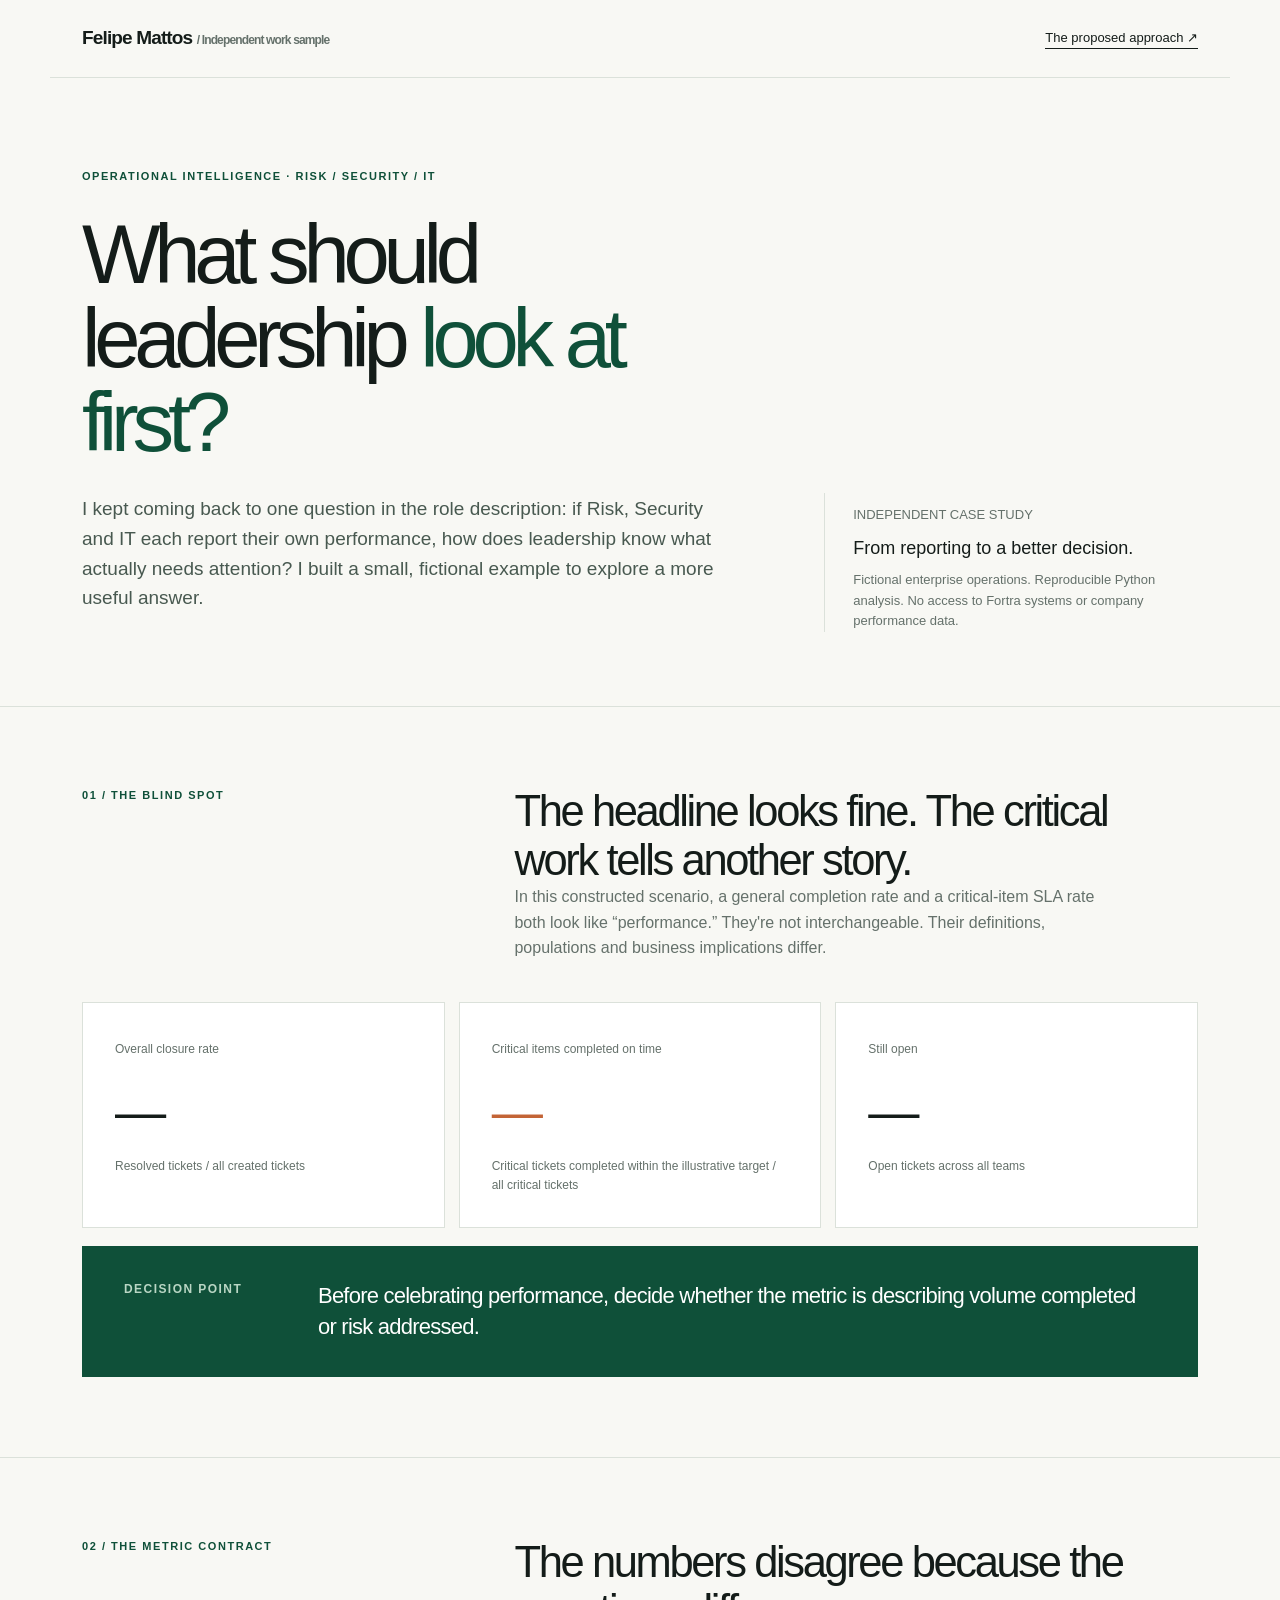
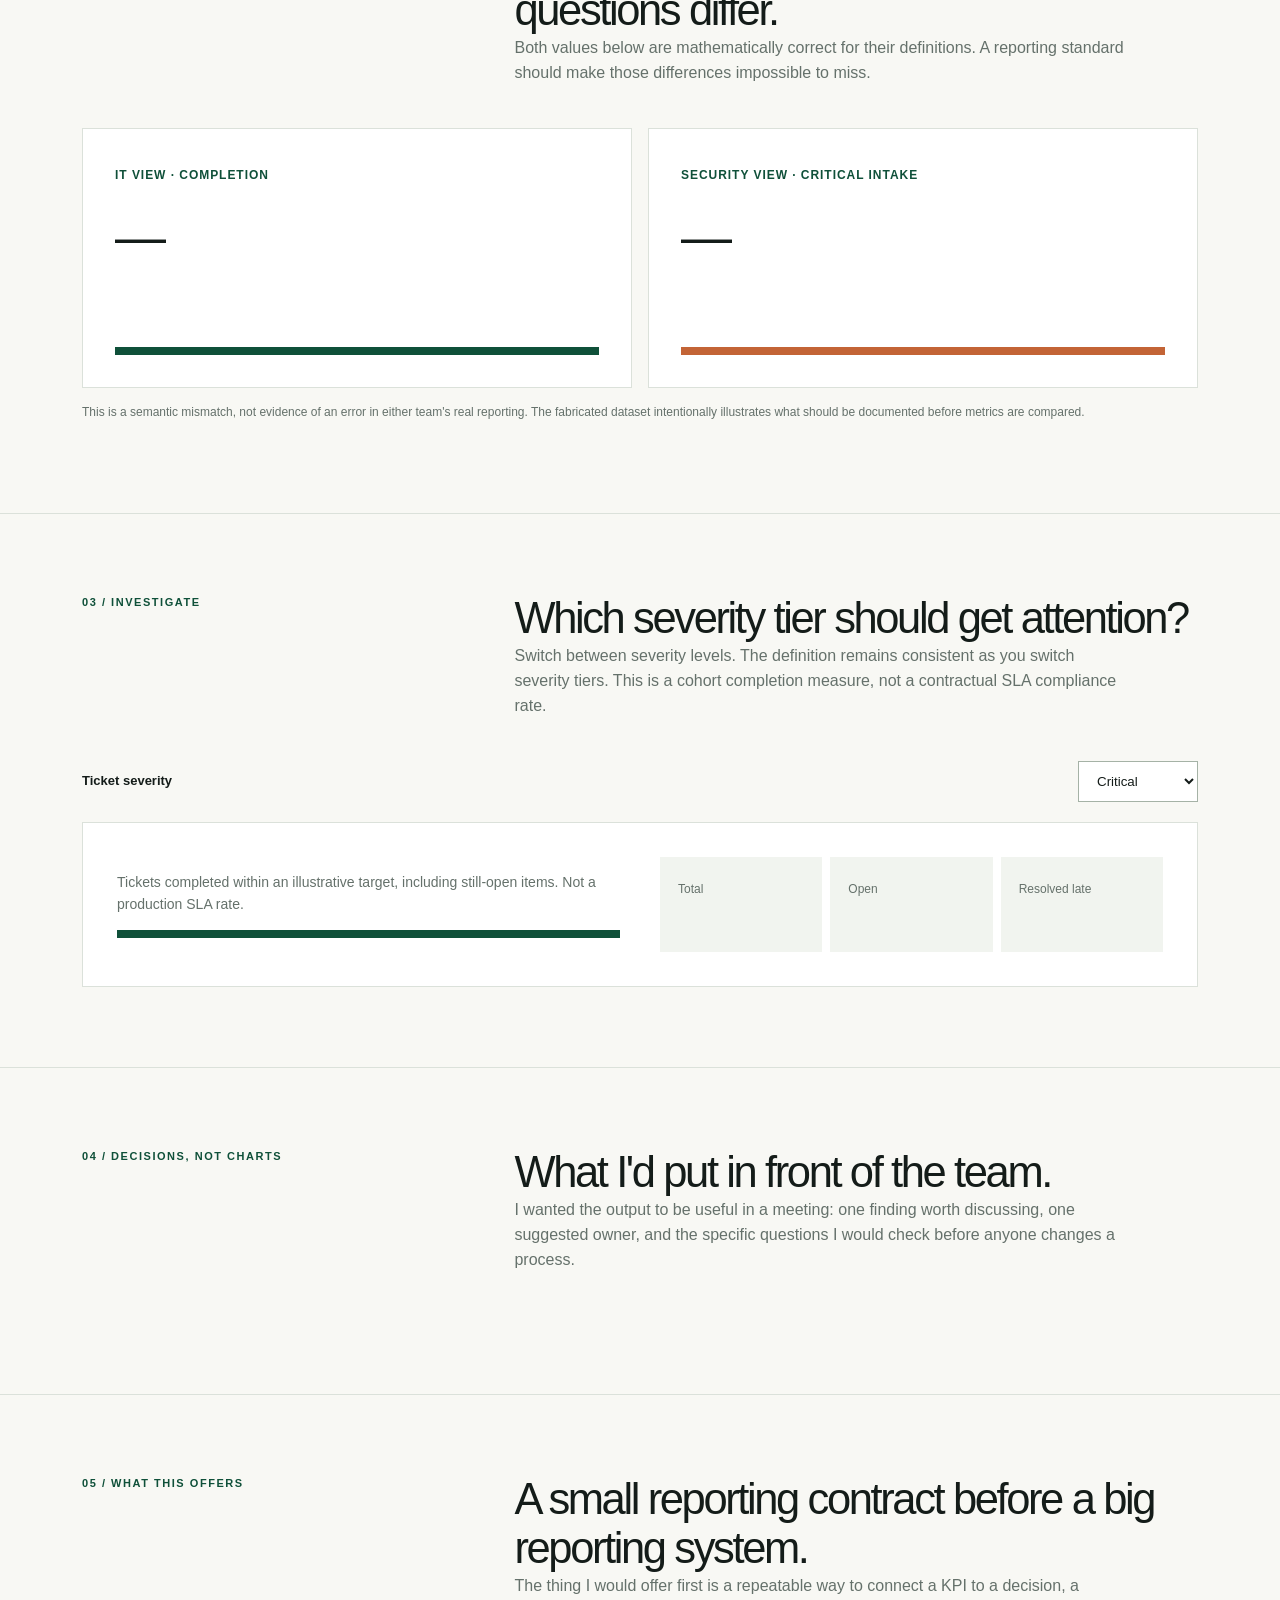
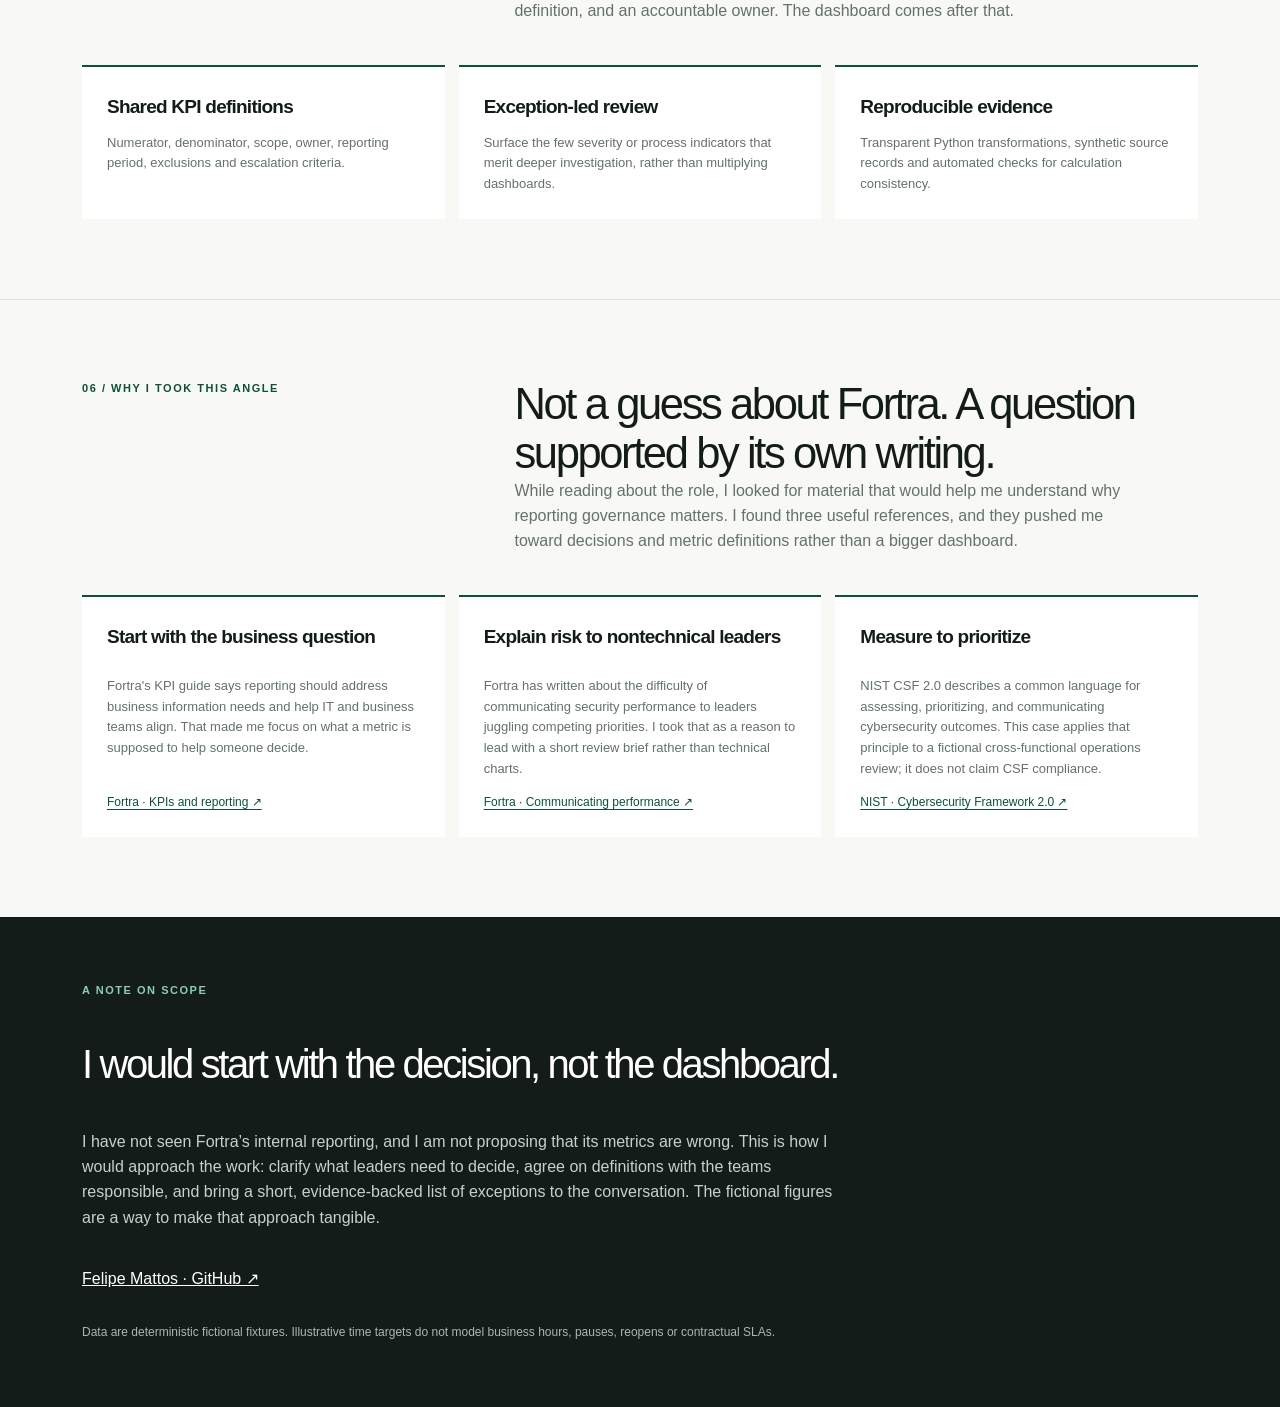
==== site-template.html @ 293306a9 "Publish decision-led BI case study with public research rationale and reproducible analysis" ====
<!doctype html><html lang="en"><head><meta charset="utf-8"><meta name="viewport" content="width=device-width, initial-scale=1"><meta name="description" content="A fictional cross-functional metrics governance case exploring what leadership should investigate before trusting a green KPI."><title>What should leadership look at first? — Felipe Mattos</title>
<style>
:root{--ink:#141c19;--muted:#65716b;--paper:#f8f8f4;--line:#dbe1da;--green:#0f5039;--light:#e2f1e5;--orange:#c36436;--white:#fff}*{box-sizing:border-box}html{scroll-behavior:smooth}body{margin:0;background:var(--paper);color:var(--ink);font:16px/1.58 Inter,Arial,Helvetica,sans-serif}a{color:inherit}button{font:inherit;cursor:pointer}button:focus-visible,a:focus-visible,select:focus-visible{outline:3px solid #da8b48;outline-offset:3px}.wrap{max-width:1180px;margin:auto;padding:0 32px}header{height:78px;border-bottom:1px solid var(--line);display:flex;align-items:center;justify-content:space-between}header strong{font-size:19px;letter-spacing:-.045em}header span{font-size:12px;color:var(--muted)}header a{text-decoration:none;font-size:13px;border-bottom:1px solid var(--ink)}.hero{padding:90px 0 74px;display:grid;grid-template-columns:1.3fr .7fr;gap:48px;align-items:end}.eyebrow{font-size:11px;font-weight:700;letter-spacing:.14em;text-transform:uppercase;color:var(--green)}h1{font-size:clamp(50px,6.5vw,91px);line-height:1.01;letter-spacing:-.075em;max-width:820px;font-weight:500;margin:28px 0 29px}h1 em{font-style:normal;color:var(--green)}.lede{font-size:19px;line-height:1.56;max-width:645px;color:#485950}.side{border-left:1px solid var(--line);padding:12px 0 0 28px;font-size:13px;color:var(--muted)}.side strong{display:block;color:var(--ink);font-size:18px;font-weight:500;margin:8px 0}section{padding:80px 0;border-top:1px solid var(--line)}.section-head{display:grid;grid-template-columns:.36fr .64fr;gap:48px;margin-bottom:42px}.section-head h2{font-size:clamp(30px,3.4vw,50px);letter-spacing:-.055em;font-weight:500;line-height:1.12;margin:0}.section-head p{color:var(--muted);max-width:610px;margin:0}.kpis{display:grid;grid-template-columns:repeat(3,1fr);gap:14px}.kpi{border:1px solid var(--line);background:#fff;padding:32px}.kpi span{font-size:12px;color:var(--muted)}.kpi strong{font-size:clamp(35px,4vw,60px);font-weight:500;letter-spacing:-.07em;line-height:1.2;display:block;margin:20px 0 15px}.kpi.alert strong{color:var(--orange)}.kpi p{font-size:12px;color:var(--muted);margin:0}.takeaway{background:var(--green);color:#fff;padding:34px 42px;margin-top:18px;display:grid;grid-template-columns:170px 1fr;gap:24px}.takeaway strong{font-size:12px;letter-spacing:.12em;text-transform:uppercase;color:#b9d6c4}.takeaway p{font-size:22px;letter-spacing:-.035em;line-height:1.43;margin:0}.metric-compare{display:grid;grid-template-columns:1fr 1fr;gap:16px}.metric-card{padding:32px;border:1px solid var(--line);background:#fff}.metric-card strong{display:block;font-size:51px;line-height:1.2;font-weight:500;letter-spacing:-.06em;margin:20px 0}.metric-card label{font-size:12px;text-transform:uppercase;letter-spacing:.08em;color:var(--green);font-weight:700}.metric-card p{font-size:14px;color:var(--muted);min-height:46px}.bar-track{height:8px;background:#edf0ec;overflow:hidden}.bar{height:100%;background:var(--green)}.metric-card:nth-child(2) .bar{background:var(--orange)}.note{font-size:12px;color:var(--muted);line-height:1.5;margin-top:15px}.filter-line{display:flex;align-items:center;justify-content:space-between;gap:15px;margin:0 0 20px}.filter-line label{font-size:13px;font-weight:600}select{padding:11px 36px 11px 14px;border:1px solid #a5b2a6;background:white;color:var(--ink)}.detail{background:#fff;border:1px solid var(--line);padding:34px;display:grid;grid-template-columns:1fr 1fr;gap:40px}.detail h3{font-size:35px;letter-spacing:-.06em;margin:0 0 7px;text-transform:capitalize;font-weight:500}.detail p{color:var(--muted);font-size:14px}.number{font-size:65px;letter-spacing:-.085em;line-height:1.15;color:var(--orange);margin:15px 0}.mini{display:grid;grid-template-columns:repeat(3,1fr);gap:8px}.mini div{background:#f1f4ef;padding:18px}.mini strong{display:block;font-size:29px;font-weight:500}.mini span{font-size:12px;color:var(--muted)}.actions{display:grid;gap:12px}.action{border:1px solid var(--line);background:white;padding:25px;display:grid;grid-template-columns:48px 1fr;gap:12px}.pill{background:var(--light);font-size:12px;font-weight:700;color:var(--green);align-self:start;text-align:center;padding:6px}.action h3{font-size:19px;letter-spacing:-.03em;margin:0 0 7px}.action p{margin:0 0 10px;font-size:14px;color:#536159}.action small{font-size:12px;color:var(--muted)}.deliver{display:grid;grid-template-columns:repeat(3,1fr);gap:14px}.deliver>div{padding:25px;border-top:2px solid var(--green);background:#fff}.deliver h3{margin:0 0 10px;font-size:19px;letter-spacing:-.04em}.deliver p{margin:0;color:var(--muted);font-size:13px}.references>div{display:flex;flex-direction:column;gap:14px}.references a{font-size:12px;color:var(--green);margin-top:auto;text-underline-offset:3px}.foot{background:var(--ink);color:white;padding:65px 0}.foot h2{font-size:40px;font-weight:500;letter-spacing:-.06em}.foot p{max-width:760px;color:#c7d0ca}.foot a{display:inline-block;margin-top:20px;color:#fff}.footer-note{font-size:12px;color:#abb7af;margin-top:32px}@media(max-width:760px){.wrap{padding:0 19px}.hero,.section-head,.detail{grid-template-columns:1fr}.hero{padding:65px 0}.side{border-left:0;border-top:1px solid var(--line);padding:15px 0}.kpis,.deliver{grid-template-columns:1fr}.metric-compare{grid-template-columns:1fr}.takeaway{grid-template-columns:1fr;padding:25px}.section-head{gap:15px}.detail{padding:23px}.mini{grid-template-columns:1fr 1fr}header span{display:none}section{padding:57px 0}}
</style></head><body><header class="wrap"><strong>Felipe Mattos <span> / Independent work sample</span></strong><a href="#approach">The proposed approach ↗</a></header><main><div class="wrap"><div class="hero"><div><div class="eyebrow">Operational intelligence · Risk / Security / IT</div><h1>What should leadership <em>look at first?</em></h1><p class="lede">I kept coming back to one question in the role description: if Risk, Security and IT each report their own performance, how does leadership know what actually needs attention? I built a small, fictional example to explore a more useful answer.</p></div><div class="side">INDEPENDENT CASE STUDY<strong>From reporting to a better decision.</strong>Fictional enterprise operations. Reproducible Python analysis. No access to Fortra systems or company performance data.</div></div></div>
<section><div class="wrap"><div class="section-head"><div class="eyebrow">01 / The blind spot</div><div><h2>The headline looks fine. The critical work tells another story.</h2><p>In this constructed scenario, a general completion rate and a critical-item SLA rate both look like “performance.” They're not interchangeable. Their definitions, populations and business implications differ.</p></div></div><div class="kpis"><div class="kpi"><span>Overall closure rate</span><strong id="overall">—</strong><p>Resolved tickets / all created tickets</p></div><div class="kpi alert"><span>Critical items completed on time</span><strong id="critical">—</strong><p>Critical tickets completed within the illustrative target / all critical tickets</p></div><div class="kpi"><span>Still open</span><strong id="backlog">—</strong><p>Open tickets across all teams</p></div></div><div class="takeaway"><strong>Decision point</strong><p>Before celebrating performance, decide whether the metric is describing volume completed or risk addressed.</p></div></div></section>
<section><div class="wrap"><div class="section-head"><div class="eyebrow">02 / The metric contract</div><div><h2>The numbers disagree because the questions differ.</h2><p>Both values below are mathematically correct for their definitions. A reporting standard should make those differences impossible to miss.</p></div></div><div class="metric-compare"><div class="metric-card"><label>IT view · Completion</label><strong id="metric-a">—</strong><p id="formula-a"></p><div class="bar-track"><div class="bar" id="bar-a"></div></div></div><div class="metric-card"><label>Security view · Critical intake</label><strong id="metric-b">—</strong><p id="formula-b"></p><div class="bar-track"><div class="bar" id="bar-b"></div></div></div></div><p class="note">This is a semantic mismatch, not evidence of an error in either team's real reporting. The fabricated dataset intentionally illustrates what should be documented before metrics are compared.</p></div></section>
<section><div class="wrap"><div class="section-head"><div class="eyebrow">03 / Investigate</div><div><h2>Which severity tier should get attention?</h2><p>Switch between severity levels. The definition remains consistent as you switch severity tiers. This is a cohort completion measure, not a contractual SLA compliance rate.</p></div></div><div class="filter-line"><label for="tier">Ticket severity</label><select id="tier"><option value="critical">Critical</option><option value="high">High</option><option value="medium">Medium</option><option value="low">Low</option></select></div><div class="detail"><div><h3 id="tier-name"></h3><p>Tickets completed within an illustrative target, including still-open items. Not a production SLA rate.</p><div class="number" id="tier-sla"></div><div class="bar-track"><div class="bar" id="tier-bar"></div></div><p id="tier-timing"></p></div><div class="mini"><div><strong id="tier-total"></strong><span>Total</span></div><div><strong id="tier-open"></strong><span>Open</span></div><div><strong id="tier-late"></strong><span>Resolved late</span></div></div></div></div></section>
<section id="approach"><div class="wrap"><div class="section-head"><div class="eyebrow">04 / Decisions, not charts</div><div><h2>What I'd put in front of the team.</h2><p>I wanted the output to be useful in a meeting: one finding worth discussing, one suggested owner, and the specific questions I would check before anyone changes a process.</p></div></div><div class="actions" id="actions"></div></div></section>
<section><div class="wrap"><div class="section-head"><div class="eyebrow">05 / What this offers</div><div><h2>A small reporting contract before a big reporting system.</h2><p>The thing I would offer first is a repeatable way to connect a KPI to a decision, a definition, and an accountable owner. The dashboard comes after that.</p></div></div><div class="deliver"><div><h3>Shared KPI definitions</h3><p>Numerator, denominator, scope, owner, reporting period, exclusions and escalation criteria.</p></div><div><h3>Exception-led review</h3><p>Surface the few severity or process indicators that merit deeper investigation, rather than multiplying dashboards.</p></div><div><h3>Reproducible evidence</h3><p>Transparent Python transformations, synthetic source records and automated checks for calculation consistency.</p></div></div></div></section>
<section id="why"><div class="wrap"><div class="section-head"><div class="eyebrow">06 / Why I took this angle</div><div><h2>Not a guess about Fortra. A question supported by its own writing.</h2><p>While reading about the role, I looked for material that would help me understand why reporting governance matters. I found three useful references, and they pushed me toward decisions and metric definitions rather than a bigger dashboard.</p></div></div><div class="deliver references"><div><h3>Start with the business question</h3><p>Fortra's KPI guide says reporting should address business information needs and help IT and business teams align. That made me focus on what a metric is supposed to help someone decide.</p><a href="https://www.fortra.com/resources/guides/key-performance-indicators-and-reporting-tools-success" target="_blank" rel="noopener noreferrer">Fortra · KPIs and reporting ↗</a></div><div><h3>Explain risk to nontechnical leaders</h3><p>Fortra has written about the difficulty of communicating security performance to leaders juggling competing priorities. I took that as a reason to lead with a short review brief rather than technical charts.</p><a href="https://www.fortra.com/blog/3-ways-peer-insight-peer-comparison-illustrates-cybersecurity-performance" target="_blank" rel="noopener noreferrer">Fortra · Communicating performance ↗</a></div><div><h3>Measure to prioritize</h3><p>NIST CSF 2.0 describes a common language for assessing, prioritizing, and communicating cybersecurity outcomes. This case applies that principle to a fictional cross-functional operations review; it does not claim CSF compliance.</p><a href="https://www.nist.gov/publications/nist-cybersecurity-framework-csf-20" target="_blank" rel="noopener noreferrer">NIST · Cybersecurity Framework 2.0 ↗</a></div></div></div></section></main>
<div class="foot"><div class="wrap"><div class="eyebrow" style="color:#8cceb1">A note on scope</div><h2>I would start with the decision, not the dashboard.</h2><p>I have not seen Fortra’s internal reporting, and I am not proposing that its metrics are wrong. This is how I would approach the work: clarify what leaders need to decide, agree on definitions with the teams responsible, and bring a short, evidence-backed list of exceptions to the conversation. The fictional figures are a way to make that approach tangible.</p><a href="https://github.com/felipervm/operational-metrics-intelligence." target="_blank" rel="noopener noreferrer">Felipe Mattos · GitHub ↗</a><div class="footer-note">Data are deterministic fictional fixtures. Illustrative time targets do not model business hours, pauses, reopens or contractual SLAs.</div></div></div>
<script id="payload" type="application/json">/*__PAYLOAD__*/</script><script>
const d=JSON.parse(document.getElementById('payload').textContent),q=s=>document.querySelector(s);const percent=x=>x.toFixed(1)+'%';q('#overall').textContent=percent(d.comparison['IT dashboard'].value);q('#critical').textContent=percent(d.comparison['Security dashboard'].value);q('#backlog').textContent=d.counts.open;q('#metric-a').textContent=percent(d.comparison['IT dashboard'].value);q('#metric-b').textContent=percent(d.comparison['Security dashboard'].value);q('#formula-a').textContent=d.comparison['IT dashboard'].definition;q('#formula-b').textContent=d.comparison['Security dashboard'].definition;q('#bar-a').style.width=d.comparison['IT dashboard'].value+'%';q('#bar-b').style.width=d.comparison['Security dashboard'].value+'%';function renderTier(){const x=d.severity.find(a=>a.severity===q('#tier').value);q('#tier-name').textContent=x.severity;q('#tier-sla').textContent=percent(x.sla_met_pct);q('#tier-bar').style.width=x.sla_met_pct+'%';q('#tier-total').textContent=x.total;q('#tier-open').textContent=x.open;q('#tier-late').textContent=x.late_resolved;q('#tier-timing').textContent='75th-percentile resolution time for closed tickets: '+x.p75_resolution_hours+' hours.'}q('#tier').addEventListener('change',renderTier);renderTier();d.findings.forEach(item=>{const el=document.createElement('article');el.className='action';const badge=document.createElement('span');badge.className='pill';badge.textContent=item.priority;const content=document.createElement('div'),h=document.createElement('h3'),obs=document.createElement('p'),next=document.createElement('p'),owner=document.createElement('small'),check=document.createElement('p');h.textContent=item.title;obs.textContent=item.observation;next.textContent='Proposed next step: '+item.decision;owner.textContent='Proposed owner: '+item.proposed_owner;check.textContent='Validate first: '+item.validation;content.append(h,obs,next,check,owner);el.append(badge,content);q('#actions').append(el)});
</script></body></html>
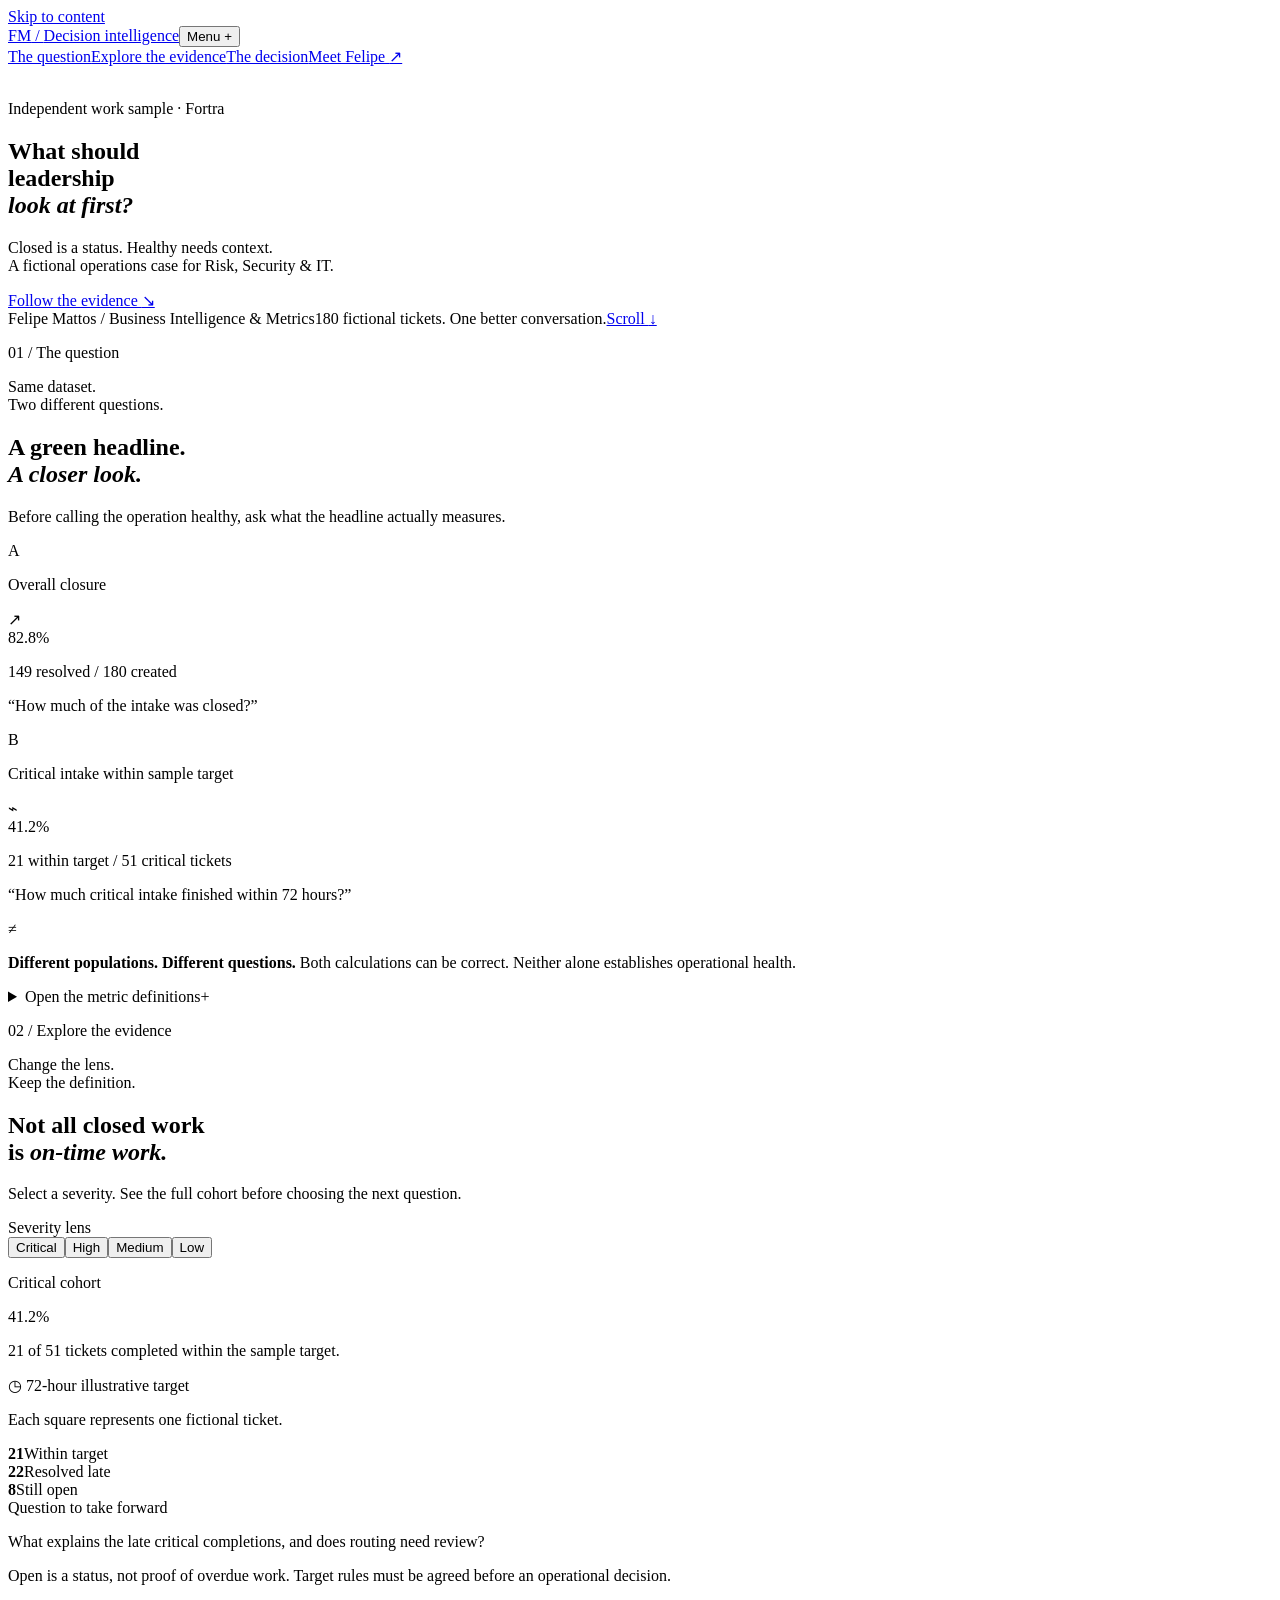
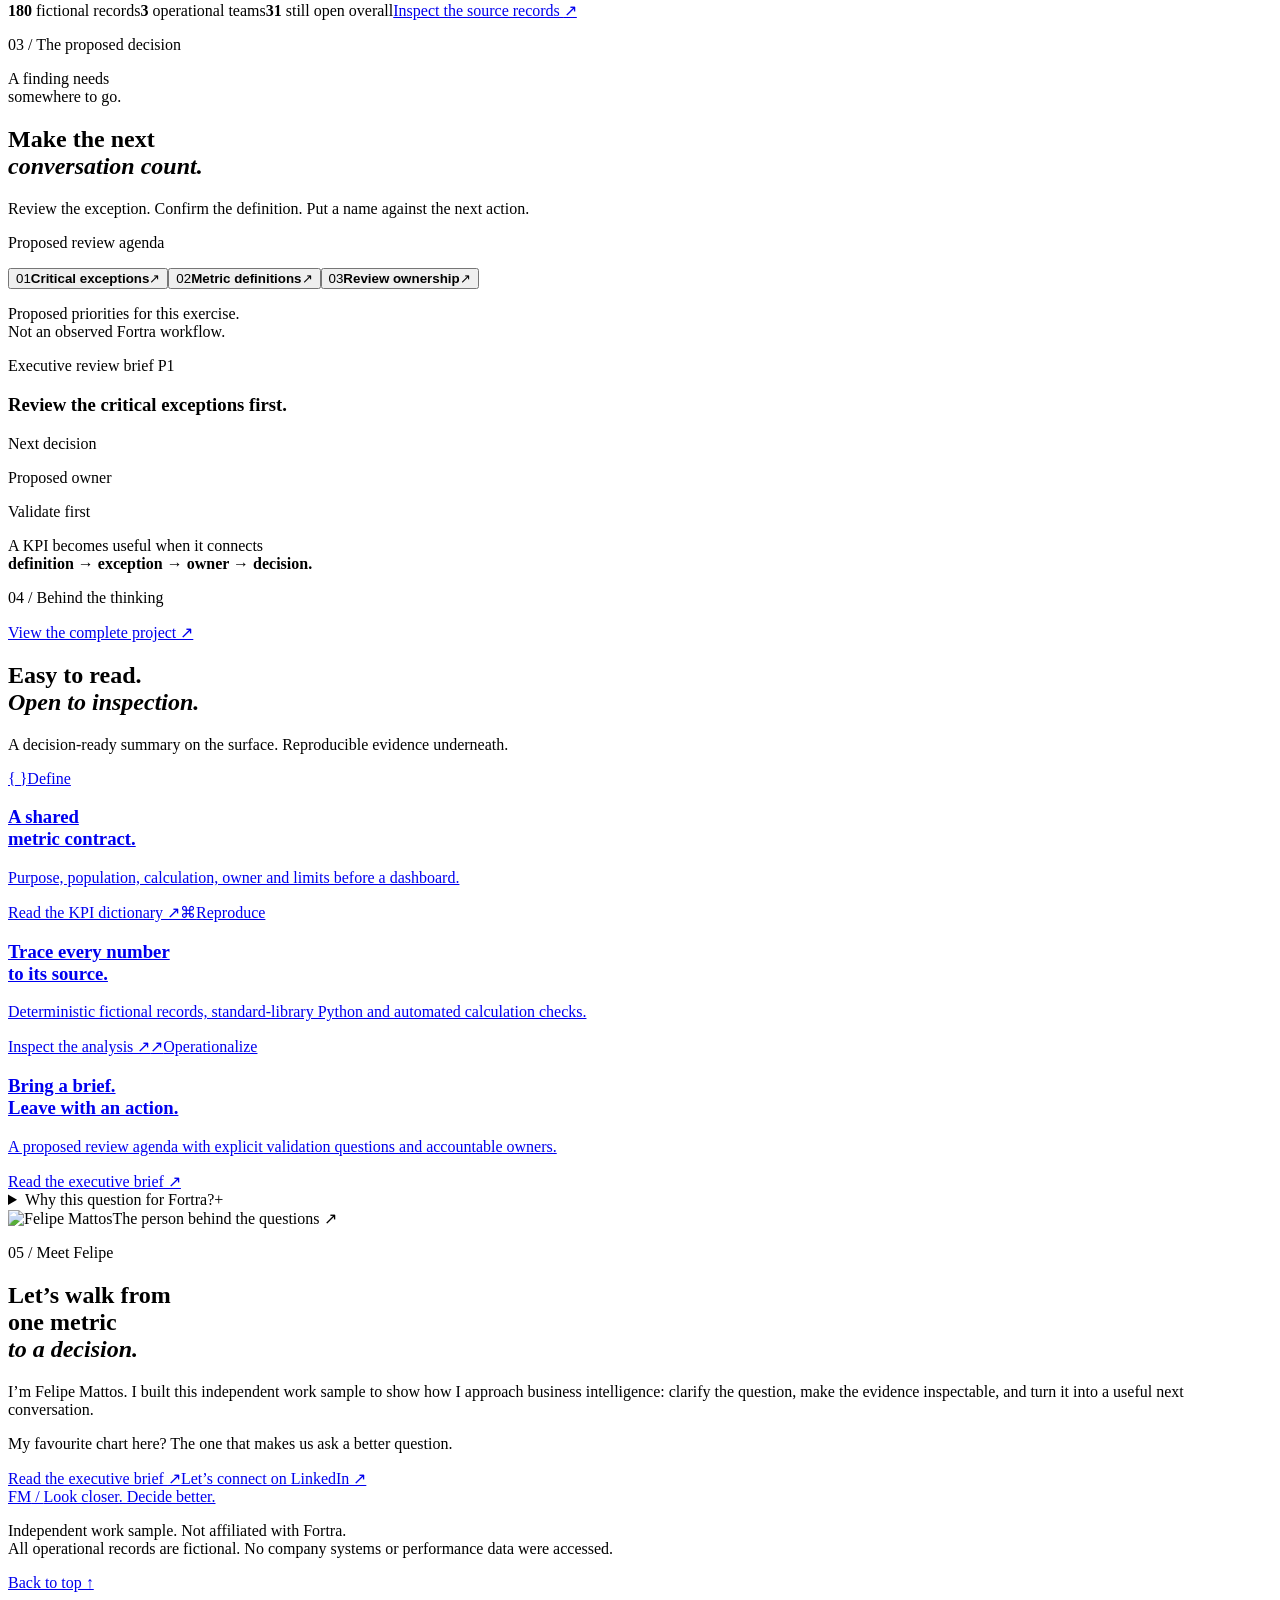
==== commit 8996637a: "Redesign executive metrics case with original artwork and interactive decision briefs" ====
--- a/site-template.html
+++ b/site-template.html
@@ -1,14 +1,11 @@
-<!doctype html><html lang="en"><head><meta charset="utf-8"><meta name="viewport" content="width=device-width, initial-scale=1"><meta name="description" content="A fictional cross-functional metrics governance case exploring what leadership should investigate before trusting a green KPI."><title>What should leadership look at first? — Felipe Mattos</title>
-<style>
-:root{--ink:#141c19;--muted:#65716b;--paper:#f8f8f4;--line:#dbe1da;--green:#0f5039;--light:#e2f1e5;--orange:#c36436;--white:#fff}*{box-sizing:border-box}html{scroll-behavior:smooth}body{margin:0;background:var(--paper);color:var(--ink);font:16px/1.58 Inter,Arial,Helvetica,sans-serif}a{color:inherit}button{font:inherit;cursor:pointer}button:focus-visible,a:focus-visible,select:focus-visible{outline:3px solid #da8b48;outline-offset:3px}.wrap{max-width:1180px;margin:auto;padding:0 32px}header{height:78px;border-bottom:1px solid var(--line);display:flex;align-items:center;justify-content:space-between}header strong{font-size:19px;letter-spacing:-.045em}header span{font-size:12px;color:var(--muted)}header a{text-decoration:none;font-size:13px;border-bottom:1px solid var(--ink)}.hero{padding:90px 0 74px;display:grid;grid-template-columns:1.3fr .7fr;gap:48px;align-items:end}.eyebrow{font-size:11px;font-weight:700;letter-spacing:.14em;text-transform:uppercase;color:var(--green)}h1{font-size:clamp(50px,6.5vw,91px);line-height:1.01;letter-spacing:-.075em;max-width:820px;font-weight:500;margin:28px 0 29px}h1 em{font-style:normal;color:var(--green)}.lede{font-size:19px;line-height:1.56;max-width:645px;color:#485950}.side{border-left:1px solid var(--line);padding:12px 0 0 28px;font-size:13px;color:var(--muted)}.side strong{display:block;color:var(--ink);font-size:18px;font-weight:500;margin:8px 0}section{padding:80px 0;border-top:1px solid var(--line)}.section-head{display:grid;grid-template-columns:.36fr .64fr;gap:48px;margin-bottom:42px}.section-head h2{font-size:clamp(30px,3.4vw,50px);letter-spacing:-.055em;font-weight:500;line-height:1.12;margin:0}.section-head p{color:var(--muted);max-width:610px;margin:0}.kpis{display:grid;grid-template-columns:repeat(3,1fr);gap:14px}.kpi{border:1px solid var(--line);background:#fff;padding:32px}.kpi span{font-size:12px;color:var(--muted)}.kpi strong{font-size:clamp(35px,4vw,60px);font-weight:500;letter-spacing:-.07em;line-height:1.2;display:block;margin:20px 0 15px}.kpi.alert strong{color:var(--orange)}.kpi p{font-size:12px;color:var(--muted);margin:0}.takeaway{background:var(--green);color:#fff;padding:34px 42px;margin-top:18px;display:grid;grid-template-columns:170px 1fr;gap:24px}.takeaway strong{font-size:12px;letter-spacing:.12em;text-transform:uppercase;color:#b9d6c4}.takeaway p{font-size:22px;letter-spacing:-.035em;line-height:1.43;margin:0}.metric-compare{display:grid;grid-template-columns:1fr 1fr;gap:16px}.metric-card{padding:32px;border:1px solid var(--line);background:#fff}.metric-card strong{display:block;font-size:51px;line-height:1.2;font-weight:500;letter-spacing:-.06em;margin:20px 0}.metric-card label{font-size:12px;text-transform:uppercase;letter-spacing:.08em;color:var(--green);font-weight:700}.metric-card p{font-size:14px;color:var(--muted);min-height:46px}.bar-track{height:8px;background:#edf0ec;overflow:hidden}.bar{height:100%;background:var(--green)}.metric-card:nth-child(2) .bar{background:var(--orange)}.note{font-size:12px;color:var(--muted);line-height:1.5;margin-top:15px}.filter-line{display:flex;align-items:center;justify-content:space-between;gap:15px;margin:0 0 20px}.filter-line label{font-size:13px;font-weight:600}select{padding:11px 36px 11px 14px;border:1px solid #a5b2a6;background:white;color:var(--ink)}.detail{background:#fff;border:1px solid var(--line);padding:34px;display:grid;grid-template-columns:1fr 1fr;gap:40px}.detail h3{font-size:35px;letter-spacing:-.06em;margin:0 0 7px;text-transform:capitalize;font-weight:500}.detail p{color:var(--muted);font-size:14px}.number{font-size:65px;letter-spacing:-.085em;line-height:1.15;color:var(--orange);margin:15px 0}.mini{display:grid;grid-template-columns:repeat(3,1fr);gap:8px}.mini div{background:#f1f4ef;padding:18px}.mini strong{display:block;font-size:29px;font-weight:500}.mini span{font-size:12px;color:var(--muted)}.actions{display:grid;gap:12px}.action{border:1px solid var(--line);background:white;padding:25px;display:grid;grid-template-columns:48px 1fr;gap:12px}.pill{background:var(--light);font-size:12px;font-weight:700;color:var(--green);align-self:start;text-align:center;padding:6px}.action h3{font-size:19px;letter-spacing:-.03em;margin:0 0 7px}.action p{margin:0 0 10px;font-size:14px;color:#536159}.action small{font-size:12px;color:var(--muted)}.deliver{display:grid;grid-template-columns:repeat(3,1fr);gap:14px}.deliver>div{padding:25px;border-top:2px solid var(--green);background:#fff}.deliver h3{margin:0 0 10px;font-size:19px;letter-spacing:-.04em}.deliver p{margin:0;color:var(--muted);font-size:13px}.references>div{display:flex;flex-direction:column;gap:14px}.references a{font-size:12px;color:var(--green);margin-top:auto;text-underline-offset:3px}.foot{background:var(--ink);color:white;padding:65px 0}.foot h2{font-size:40px;font-weight:500;letter-spacing:-.06em}.foot p{max-width:760px;color:#c7d0ca}.foot a{display:inline-block;margin-top:20px;color:#fff}.footer-note{font-size:12px;color:#abb7af;margin-top:32px}@media(max-width:760px){.wrap{padding:0 19px}.hero,.section-head,.detail{grid-template-columns:1fr}.hero{padding:65px 0}.side{border-left:0;border-top:1px solid var(--line);padding:15px 0}.kpis,.deliver{grid-template-columns:1fr}.metric-compare{grid-template-columns:1fr}.takeaway{grid-template-columns:1fr;padding:25px}.section-head{gap:15px}.detail{padding:23px}.mini{grid-template-columns:1fr 1fr}header span{display:none}section{padding:57px 0}}
-</style></head><body><header class="wrap"><strong>Felipe Mattos <span> / Independent work sample</span></strong><a href="#approach">The proposed approach ↗</a></header><main><div class="wrap"><div class="hero"><div><div class="eyebrow">Operational intelligence · Risk / Security / IT</div><h1>What should leadership <em>look at first?</em></h1><p class="lede">I kept coming back to one question in the role description: if Risk, Security and IT each report their own performance, how does leadership know what actually needs attention? I built a small, fictional example to explore a more useful answer.</p></div><div class="side">INDEPENDENT CASE STUDY<strong>From reporting to a better decision.</strong>Fictional enterprise operations. Reproducible Python analysis. No access to Fortra systems or company performance data.</div></div></div>
-<section><div class="wrap"><div class="section-head"><div class="eyebrow">01 / The blind spot</div><div><h2>The headline looks fine. The critical work tells another story.</h2><p>In this constructed scenario, a general completion rate and a critical-item SLA rate both look like “performance.” They're not interchangeable. Their definitions, populations and business implications differ.</p></div></div><div class="kpis"><div class="kpi"><span>Overall closure rate</span><strong id="overall">—</strong><p>Resolved tickets / all created tickets</p></div><div class="kpi alert"><span>Critical items completed on time</span><strong id="critical">—</strong><p>Critical tickets completed within the illustrative target / all critical tickets</p></div><div class="kpi"><span>Still open</span><strong id="backlog">—</strong><p>Open tickets across all teams</p></div></div><div class="takeaway"><strong>Decision point</strong><p>Before celebrating performance, decide whether the metric is describing volume completed or risk addressed.</p></div></div></section>
-<section><div class="wrap"><div class="section-head"><div class="eyebrow">02 / The metric contract</div><div><h2>The numbers disagree because the questions differ.</h2><p>Both values below are mathematically correct for their definitions. A reporting standard should make those differences impossible to miss.</p></div></div><div class="metric-compare"><div class="metric-card"><label>IT view · Completion</label><strong id="metric-a">—</strong><p id="formula-a"></p><div class="bar-track"><div class="bar" id="bar-a"></div></div></div><div class="metric-card"><label>Security view · Critical intake</label><strong id="metric-b">—</strong><p id="formula-b"></p><div class="bar-track"><div class="bar" id="bar-b"></div></div></div></div><p class="note">This is a semantic mismatch, not evidence of an error in either team's real reporting. The fabricated dataset intentionally illustrates what should be documented before metrics are compared.</p></div></section>
-<section><div class="wrap"><div class="section-head"><div class="eyebrow">03 / Investigate</div><div><h2>Which severity tier should get attention?</h2><p>Switch between severity levels. The definition remains consistent as you switch severity tiers. This is a cohort completion measure, not a contractual SLA compliance rate.</p></div></div><div class="filter-line"><label for="tier">Ticket severity</label><select id="tier"><option value="critical">Critical</option><option value="high">High</option><option value="medium">Medium</option><option value="low">Low</option></select></div><div class="detail"><div><h3 id="tier-name"></h3><p>Tickets completed within an illustrative target, including still-open items. Not a production SLA rate.</p><div class="number" id="tier-sla"></div><div class="bar-track"><div class="bar" id="tier-bar"></div></div><p id="tier-timing"></p></div><div class="mini"><div><strong id="tier-total"></strong><span>Total</span></div><div><strong id="tier-open"></strong><span>Open</span></div><div><strong id="tier-late"></strong><span>Resolved late</span></div></div></div></div></section>
-<section id="approach"><div class="wrap"><div class="section-head"><div class="eyebrow">04 / Decisions, not charts</div><div><h2>What I'd put in front of the team.</h2><p>I wanted the output to be useful in a meeting: one finding worth discussing, one suggested owner, and the specific questions I would check before anyone changes a process.</p></div></div><div class="actions" id="actions"></div></div></section>
-<section><div class="wrap"><div class="section-head"><div class="eyebrow">05 / What this offers</div><div><h2>A small reporting contract before a big reporting system.</h2><p>The thing I would offer first is a repeatable way to connect a KPI to a decision, a definition, and an accountable owner. The dashboard comes after that.</p></div></div><div class="deliver"><div><h3>Shared KPI definitions</h3><p>Numerator, denominator, scope, owner, reporting period, exclusions and escalation criteria.</p></div><div><h3>Exception-led review</h3><p>Surface the few severity or process indicators that merit deeper investigation, rather than multiplying dashboards.</p></div><div><h3>Reproducible evidence</h3><p>Transparent Python transformations, synthetic source records and automated checks for calculation consistency.</p></div></div></div></section>
-<section id="why"><div class="wrap"><div class="section-head"><div class="eyebrow">06 / Why I took this angle</div><div><h2>Not a guess about Fortra. A question supported by its own writing.</h2><p>While reading about the role, I looked for material that would help me understand why reporting governance matters. I found three useful references, and they pushed me toward decisions and metric definitions rather than a bigger dashboard.</p></div></div><div class="deliver references"><div><h3>Start with the business question</h3><p>Fortra's KPI guide says reporting should address business information needs and help IT and business teams align. That made me focus on what a metric is supposed to help someone decide.</p><a href="https://www.fortra.com/resources/guides/key-performance-indicators-and-reporting-tools-success" target="_blank" rel="noopener noreferrer">Fortra · KPIs and reporting ↗</a></div><div><h3>Explain risk to nontechnical leaders</h3><p>Fortra has written about the difficulty of communicating security performance to leaders juggling competing priorities. I took that as a reason to lead with a short review brief rather than technical charts.</p><a href="https://www.fortra.com/blog/3-ways-peer-insight-peer-comparison-illustrates-cybersecurity-performance" target="_blank" rel="noopener noreferrer">Fortra · Communicating performance ↗</a></div><div><h3>Measure to prioritize</h3><p>NIST CSF 2.0 describes a common language for assessing, prioritizing, and communicating cybersecurity outcomes. This case applies that principle to a fictional cross-functional operations review; it does not claim CSF compliance.</p><a href="https://www.nist.gov/publications/nist-cybersecurity-framework-csf-20" target="_blank" rel="noopener noreferrer">NIST · Cybersecurity Framework 2.0 ↗</a></div></div></div></section></main>
-<div class="foot"><div class="wrap"><div class="eyebrow" style="color:#8cceb1">A note on scope</div><h2>I would start with the decision, not the dashboard.</h2><p>I have not seen Fortra’s internal reporting, and I am not proposing that its metrics are wrong. This is how I would approach the work: clarify what leaders need to decide, agree on definitions with the teams responsible, and bring a short, evidence-backed list of exceptions to the conversation. The fictional figures are a way to make that approach tangible.</p><a href="https://github.com/felipervm/operational-metrics-intelligence." target="_blank" rel="noopener noreferrer">Felipe Mattos · GitHub ↗</a><div class="footer-note">Data are deterministic fictional fixtures. Illustrative time targets do not model business hours, pauses, reopens or contractual SLAs.</div></div></div>
-<script id="payload" type="application/json">/*__PAYLOAD__*/</script><script>
-const d=JSON.parse(document.getElementById('payload').textContent),q=s=>document.querySelector(s);const percent=x=>x.toFixed(1)+'%';q('#overall').textContent=percent(d.comparison['IT dashboard'].value);q('#critical').textContent=percent(d.comparison['Security dashboard'].value);q('#backlog').textContent=d.counts.open;q('#metric-a').textContent=percent(d.comparison['IT dashboard'].value);q('#metric-b').textContent=percent(d.comparison['Security dashboard'].value);q('#formula-a').textContent=d.comparison['IT dashboard'].definition;q('#formula-b').textContent=d.comparison['Security dashboard'].definition;q('#bar-a').style.width=d.comparison['IT dashboard'].value+'%';q('#bar-b').style.width=d.comparison['Security dashboard'].value+'%';function renderTier(){const x=d.severity.find(a=>a.severity===q('#tier').value);q('#tier-name').textContent=x.severity;q('#tier-sla').textContent=percent(x.sla_met_pct);q('#tier-bar').style.width=x.sla_met_pct+'%';q('#tier-total').textContent=x.total;q('#tier-open').textContent=x.open;q('#tier-late').textContent=x.late_resolved;q('#tier-timing').textContent='75th-percentile resolution time for closed tickets: '+x.p75_resolution_hours+' hours.'}q('#tier').addEventListener('change',renderTier);renderTier();d.findings.forEach(item=>{const el=document.createElement('article');el.className='action';const badge=document.createElement('span');badge.className='pill';badge.textContent=item.priority;const content=document.createElement('div'),h=document.createElement('h3'),obs=document.createElement('p'),next=document.createElement('p'),owner=document.createElement('small'),check=document.createElement('p');h.textContent=item.title;obs.textContent=item.observation;next.textContent='Proposed next step: '+item.decision;owner.textContent='Proposed owner: '+item.proposed_owner;check.textContent='Validate first: '+item.validation;content.append(h,obs,next,check,owner);el.append(badge,content);q('#actions').append(el)});
-</script></body></html>+<!doctype html>
+<html lang="en"><head><meta charset="utf-8"><meta name="viewport" content="width=device-width, initial-scale=1"><meta name="theme-color" content="#001e1c"><meta name="description" content="An independent work sample by Felipe Mattos connecting operational metrics to definitions, exceptions and accountable decisions. Entirely fictional data."><title>Look closer. Decide better. — Felipe Mattos</title><style>/*__STYLES__*/</style></head>
+<body><a class="skip-link" href="#main">Skip to content</a>
+<header class="site-header"><a class="wordmark" href="#top" aria-label="Felipe Mattos, back to top">FM<span> / </span><span class="wordmark-title">Decision intelligence</span></a><button class="menu-toggle" aria-expanded="false" aria-controls="navigation">Menu <span aria-hidden="true">+</span></button><nav id="navigation" aria-label="Main navigation"><a href="#question">The question</a><a href="#investigate">Explore the evidence</a><a href="#decision">The decision</a><a class="nav-contact" href="#about">Meet Felipe <span aria-hidden="true">↗</span></a></nav></header>
+<main id="main"><section class="hero" id="top" aria-labelledby="hero-title"><div class="hero-art"><img src="/*__HERO_IMAGE__*/" alt="" fetchpriority="high"><div class="art-orbit orbit-one" aria-hidden="true"></div><div class="art-orbit orbit-two" aria-hidden="true"></div></div><div class="hero-content"><p class="eyebrow hero-eyebrow"><span class="status-dot"></span> Independent work sample · Fortra</p><h1 id="hero-title">What should<br>leadership<br><em>look at first?</em></h1><p class="hero-description">Closed is a status. Healthy needs context.<br>A fictional operations case for Risk, Security &amp; IT.</p><a class="button button-light" href="#question">Follow the evidence <span aria-hidden="true">↘</span></a></div><div class="hero-bottom"><span>Felipe Mattos / Business Intelligence &amp; Metrics</span><span>180 fictional tickets. One better conversation.</span><a href="#question" aria-label="Scroll to the question">Scroll <span aria-hidden="true">↓</span></a></div></section>
+<section class="section question-section" id="question" aria-labelledby="question-title"><div class="section-top"><p class="eyebrow"><span>01 /</span> The question</p><p class="section-aside">Same dataset.<br>Two different questions.</p></div><div class="heading-row reveal"><h2 id="question-title">A green headline.<br><em>A closer look.</em></h2><p class="section-intro">Before calling the operation healthy, ask what the headline actually measures.</p></div><div class="metric-pair reveal"><article class="headline-metric"><div class="metric-top"><span class="metric-index">A</span><p>Overall closure</p><span class="metric-symbol" aria-hidden="true">↗</span></div><div class="big-number" id="overall">82.8<span>%</span></div><p class="metric-fraction" id="overall-fraction">149 resolved / 180 created</p><div class="metric-track"><span id="overall-bar"></span></div><p class="metric-question">“How much of the intake was closed?”</p></article><article class="headline-metric critical-metric"><div class="metric-top"><span class="metric-index">B</span><p>Critical intake within sample target</p><span class="metric-symbol" aria-hidden="true">⌁</span></div><div class="big-number" id="critical">41.2<span>%</span></div><p class="metric-fraction" id="critical-fraction">21 within target / 51 critical tickets</p><div class="metric-track"><span id="critical-bar"></span></div><p class="metric-question">“How much critical intake finished within 72 hours?”</p></article></div><div class="comparison-note"><span aria-hidden="true">≠</span><p><strong>Different populations. Different questions.</strong> Both calculations can be correct. Neither alone establishes operational health.</p></div><details class="metric-contract"><summary><span>Open the metric definitions</span><span class="summary-plus" aria-hidden="true">+</span></summary><div class="contract-grid"><div><h3>A / Overall closure</h3><p>Resolved tickets ÷ all created tickets. All severities and all three teams. Completion volume, without a timeliness requirement.</p></div><div><h3>B / Critical cohort completion</h3><p>Critical tickets resolved within the 72-hour sample target ÷ all created critical tickets. Open tickets remain in the denominator.</p></div><div><h3>Boundary of the exercise</h3><p>Fictional July–September 2026 intake. Calendar-hour targets omit pauses, reopens and business-hour rules. This is not contractual SLA compliance.</p></div></div></details></section>
+<section class="section investigate-section" id="investigate" aria-labelledby="investigate-title"><div class="section-top"><p class="eyebrow"><span>02 /</span> Explore the evidence</p><p class="section-aside">Change the lens.<br>Keep the definition.</p></div><div class="heading-row reveal"><h2 id="investigate-title">Not all closed work<br>is <em>on-time work.</em></h2><p class="section-intro">Select a severity. See the full cohort before choosing the next question.</p></div><div class="explorer reveal"><div class="explorer-toolbar"><span class="small-label">Severity lens</span><div class="severity-tabs" role="tablist" aria-label="Ticket severity"><button id="tab-critical" role="tab" aria-controls="cohort-panel" aria-selected="true" tabindex="0" data-severity="critical">Critical</button><button id="tab-high" role="tab" aria-controls="cohort-panel" aria-selected="false" tabindex="-1" data-severity="high">High</button><button id="tab-medium" role="tab" aria-controls="cohort-panel" aria-selected="false" tabindex="-1" data-severity="medium">Medium</button><button id="tab-low" role="tab" aria-controls="cohort-panel" aria-selected="false" tabindex="-1" data-severity="low">Low</button></div></div><div id="cohort-panel" role="tabpanel" aria-labelledby="tab-critical" tabindex="0"><div class="cohort-layout"><div class="cohort-summary"><p class="small-label" id="cohort-title">Critical cohort</p><div class="cohort-rate" id="tier-rate">41.2<span>%</span></div><p id="cohort-description">21 of 51 tickets completed within the sample target.</p><div class="target-pill"><span aria-hidden="true">◷</span> <span id="target-hours">72-hour illustrative target</span></div></div><div class="cohort-visual"><div class="dot-grid" id="dot-grid" aria-hidden="true"></div><p class="chart-caption">Each square represents one fictional ticket.</p><div class="cohort-stack" id="cohort-stack" role="img" aria-label="Critical tickets: 21 within target, 22 resolved late, 8 still open"><span id="stack-ontime"></span><span id="stack-late"></span><span id="stack-open"></span></div><div class="cohort-legend"><div><span class="legend-dot ontime"></span><strong id="tier-ontime">21</strong><span>Within target</span></div><div><span class="legend-dot late"></span><strong id="tier-late">22</strong><span>Resolved late</span></div><div><span class="legend-dot open"></span><strong id="tier-open">8</strong><span>Still open</span></div></div></div></div><div class="investigation-prompt"><span class="small-label">Question to take forward</span><p id="cohort-prompt">What explains the late critical completions, and does routing need review?</p></div><p class="chart-boundary" id="cohort-boundary">Open is a status, not proof of overdue work. Target rules must be agreed before an operational decision.</p></div></div><div class="data-strip"><span><strong id="record-count">180</strong> fictional records</span><span><strong>3</strong> operational teams</span><span><strong id="open-count">31</strong> still open overall</span><a href="https://github.com/felipervm/operational-metrics-intelligence./blob/main/data/fictional_tickets.csv" target="_blank" rel="noopener noreferrer">Inspect the source records <span aria-hidden="true">↗</span></a></div></section>
+<section class="section decision-section" id="decision" aria-labelledby="decision-title"><div class="section-top"><p class="eyebrow"><span>03 /</span> The proposed decision</p><p class="section-aside">A finding needs<br>somewhere to go.</p></div><div class="heading-row reveal"><h2 id="decision-title">Make the next<br><em>conversation count.</em></h2><p class="section-intro">Review the exception. Confirm the definition. Put a name against the next action.</p></div><div class="review-board reveal"><div class="review-menu" aria-label="Executive review topics"><p class="small-label">Proposed review agenda</p><button class="review-choice active" data-review="0" aria-pressed="true"><span>01</span><strong>Critical exceptions</strong><span aria-hidden="true">↗</span></button><button class="review-choice" data-review="1" aria-pressed="false"><span>02</span><strong>Metric definitions</strong><span aria-hidden="true">↗</span></button><button class="review-choice" data-review="2" aria-pressed="false"><span>03</span><strong>Review ownership</strong><span aria-hidden="true">↗</span></button><p class="review-footnote">Proposed priorities for this exercise.<br>Not an observed Fortra workflow.</p></div><article class="review-detail" aria-live="polite" aria-atomic="true"><div class="brief-label"><span class="status-dot"></span> Executive review brief <span id="brief-priority">P1</span></div><h3 id="brief-title">Review the critical exceptions first.</h3><p class="brief-observation" id="brief-observation"></p><div class="brief-row"><span>Next decision</span><p id="brief-decision"></p></div><div class="brief-row"><span>Proposed owner</span><p id="brief-owner"></p></div><div class="brief-row"><span>Validate first</span><p id="brief-validation"></p></div></article></div><div class="decision-sentence"><p>A KPI becomes useful when it connects<br><strong>definition <span>→</span> exception <span>→</span> owner <span>→</span> decision.</strong></p></div></section>
+<section class="section evidence-section" id="method" aria-labelledby="method-title"><div class="section-top"><p class="eyebrow"><span>04 /</span> Behind the thinking</p><a class="text-link" href="https://github.com/felipervm/operational-metrics-intelligence." target="_blank" rel="noopener noreferrer">View the complete project ↗</a></div><div class="heading-row reveal"><h2 id="method-title">Easy to read.<br><em>Open to inspection.</em></h2><p class="section-intro">A decision-ready summary on the surface. Reproducible evidence underneath.</p></div><div class="evidence-grid reveal"><a class="evidence-card" href="https://github.com/felipervm/operational-metrics-intelligence./blob/main/docs/metric_dictionary.md" target="_blank" rel="noopener noreferrer"><span class="evidence-icon" aria-hidden="true">{ }</span><span class="small-label">Define</span><h3>A shared<br>metric contract.</h3><p>Purpose, population, calculation, owner and limits before a dashboard.</p><span class="card-link">Read the KPI dictionary ↗</span></a><a class="evidence-card" href="https://github.com/felipervm/operational-metrics-intelligence./blob/main/src/build.py" target="_blank" rel="noopener noreferrer"><span class="evidence-icon" aria-hidden="true">⌘</span><span class="small-label">Reproduce</span><h3>Trace every number<br>to its source.</h3><p>Deterministic fictional records, standard-library Python and automated calculation checks.</p><span class="card-link">Inspect the analysis ↗</span></a><a class="evidence-card" href="https://github.com/felipervm/operational-metrics-intelligence./blob/main/docs/decision_brief.md" target="_blank" rel="noopener noreferrer"><span class="evidence-icon" aria-hidden="true">↗</span><span class="small-label">Operationalize</span><h3>Bring a brief.<br>Leave with an action.</h3><p>A proposed review agenda with explicit validation questions and accountable owners.</p><span class="card-link">Read the executive brief ↗</span></a></div><details class="research-details"><summary><span>Why this question for Fortra?</span><span class="summary-plus" aria-hidden="true">+</span></summary><div class="research-content"><p>I used public guidance to frame the question, not to diagnose Fortra’s internal operations.</p><ol><li><a href="https://www.fortra.com/resources/guides/key-performance-indicators-and-reporting-tools-success" target="_blank" rel="noopener noreferrer">Fortra / KPIs and reporting tools ↗</a><p>My takeaway: agree on the business information need before building the report.</p></li><li><a href="https://www.fortra.com/blog/3-ways-peer-insight-peer-comparison-illustrates-cybersecurity-performance" target="_blank" rel="noopener noreferrer">Fortra / Communicating security performance ↗</a><p>My takeaway: help nontechnical leaders understand what deserves attention and why.</p></li><li><a href="https://www.nist.gov/publications/nist-cybersecurity-framework-csf-20" target="_blank" rel="noopener noreferrer">NIST / Cybersecurity Framework 2.0 ↗</a><p>My takeaway: use shared language to assess, prioritize and communicate risk. This exercise does not establish CSF compliance.</p></li></ol></div></details></section>
+<section class="about-section" id="about" aria-labelledby="about-title"><div class="portrait-wrap"><img src="/*__PORTRAIT__*/" alt="Felipe Mattos" loading="lazy" width="900" height="1600"><span class="portrait-label">The person behind the questions ↗</span></div><div class="about-content"><p class="eyebrow"><span>05 /</span> Meet Felipe</p><h2 id="about-title">Let’s walk from<br>one metric<br><em>to a decision.</em></h2><p>I’m Felipe Mattos. I built this independent work sample to show how I approach business intelligence: clarify the question, make the evidence inspectable, and turn it into a useful next conversation.</p><p class="about-aside">My favourite chart here? The one that makes us ask a better question.</p><div class="about-links"><a class="button button-dark" href="https://github.com/felipervm/operational-metrics-intelligence./blob/main/docs/decision_brief.md" target="_blank" rel="noopener noreferrer">Read the executive brief <span aria-hidden="true">↗</span></a><a class="text-link" href="https://www.linkedin.com/in/felipervm/" target="_blank" rel="noopener noreferrer">Let’s connect on LinkedIn ↗</a></div></div></section>
+</main><footer><a class="wordmark" href="#top">FM<span> / </span><span class="wordmark-title">Look closer. Decide better.</span></a><p>Independent work sample. Not affiliated with Fortra.<br>All operational records are fictional. No company systems or performance data were accessed.</p><a href="#top">Back to top ↑</a></footer><noscript><div class="noscript-message">The headline figures are available above. Enable JavaScript for the severity explorer, or inspect the linked source data and executive brief.</div></noscript><script id="payload" type="application/json">/*__PAYLOAD__*/</script><script>/*__APP__*/</script></body></html>
